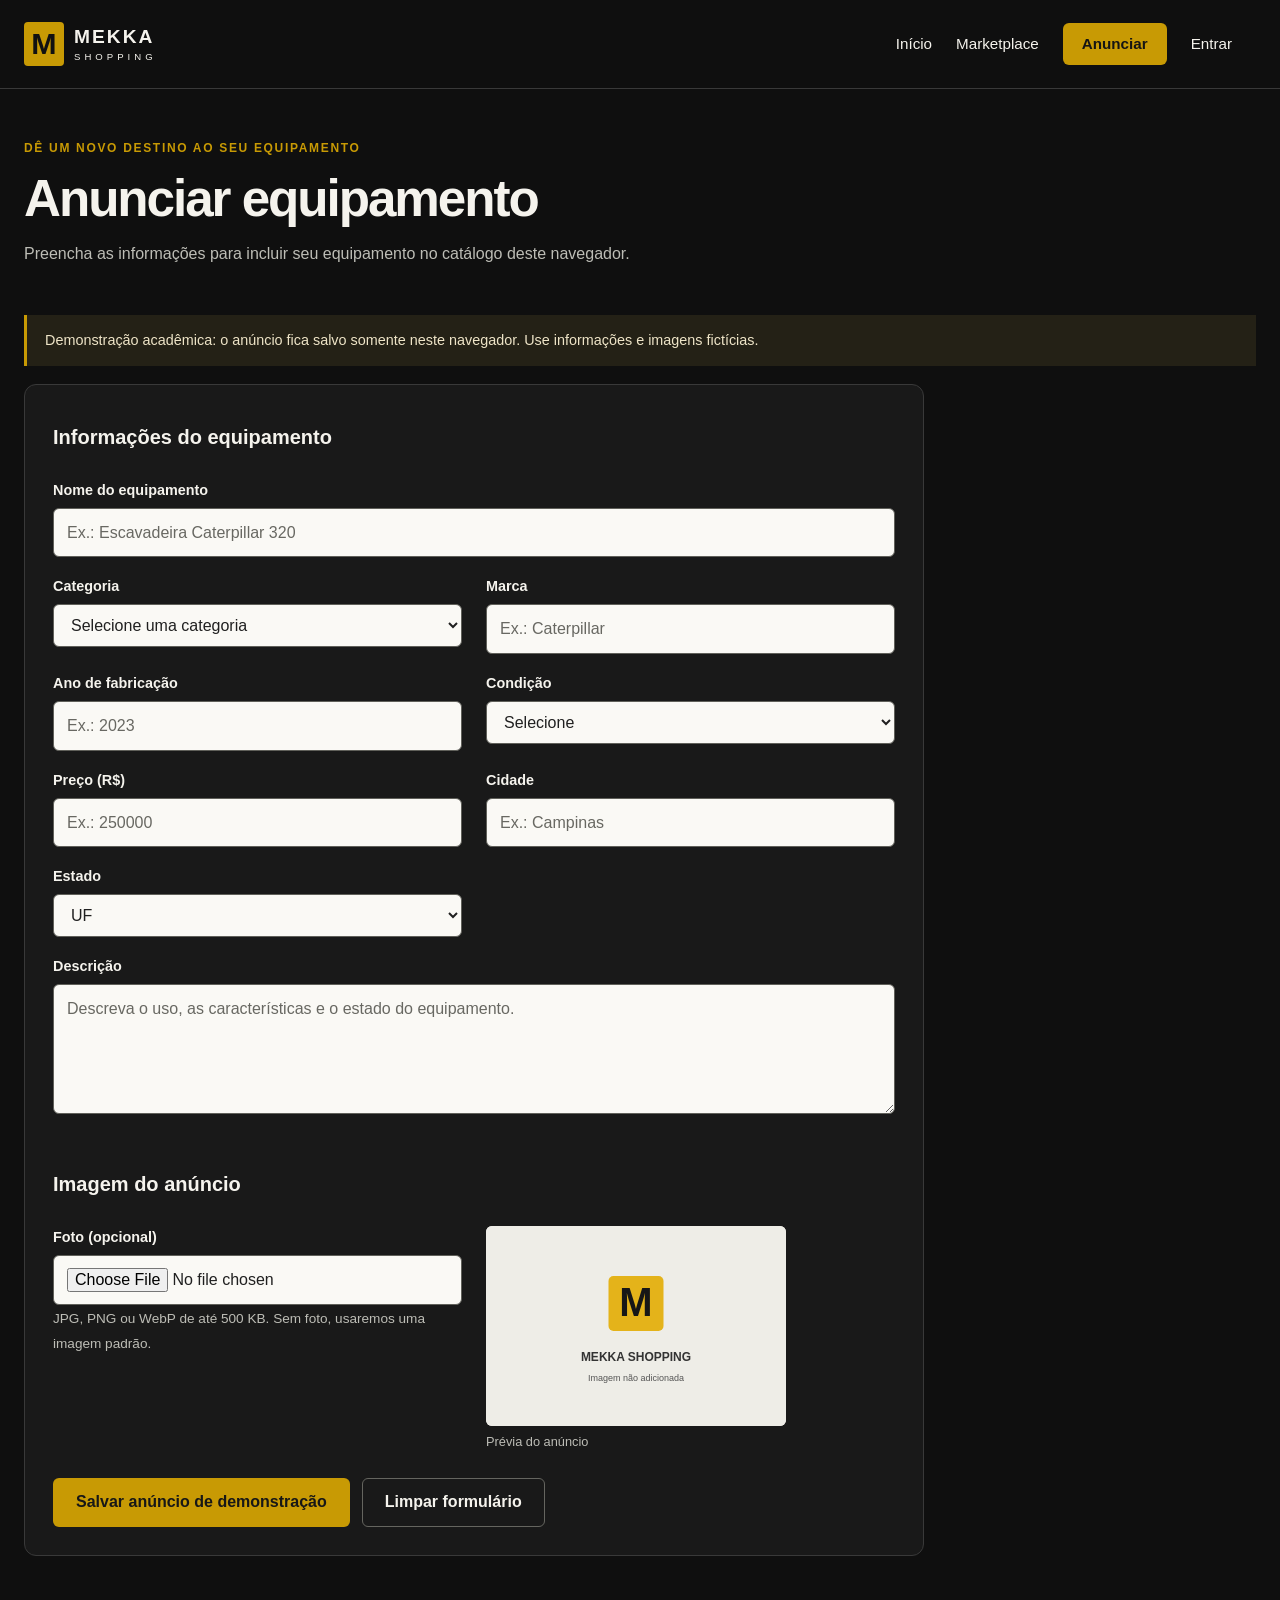
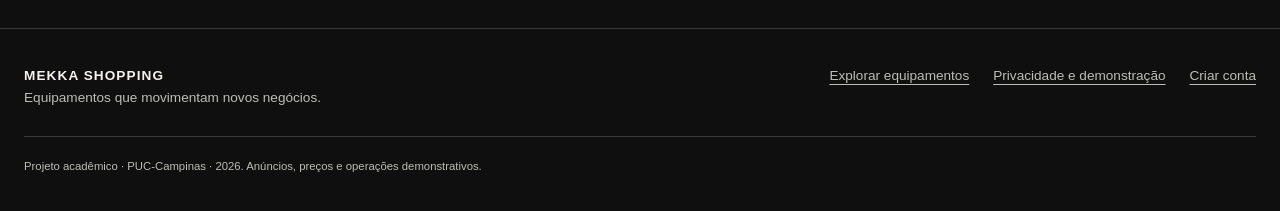
==== anunciar/anunciar.html @ 8ca04e6b "Finaliza telas e funcionalidades demonstrativas do Mekka Shopping" ====
<!DOCTYPE html>
<html lang="pt-BR">
<head>
    <meta charset="UTF-8">
    <meta name="viewport" content="width=device-width, initial-scale=1.0">
    <meta name="description" content="Monte um anúncio demonstrativo com imagem, características e preço do seu equipamento.">
    <title>Anunciar equipamento | Mekka Shopping</title>
    <link rel="stylesheet" href="../compartilhado/estilos.css">
    <link rel="stylesheet" href="anunciar.css">
    <script src="../compartilhado/comum.js" defer></script>
    <script src="../compartilhado/dados.js" defer></script>
    <script src="anunciar.js" defer></script>
</head>
<body>

    <a class="pular" href="#conteudo">Pular para o conteúdo</a>
    <header class="cabecalho">
        <a class="marca" href="../inicio/mekka.html" aria-label="Mekka Shopping, início"><span class="simbolo" aria-hidden="true">M</span><span>MEKKA <small>SHOPPING</small></span></a>
        <nav aria-label="Navegação principal">
            <ul class="menu">
                <li><a href="../inicio/mekka.html">Início</a></li>
                <li><a href="../marketplace/market.html">Marketplace</a></li>
                <li><a href="../anunciar/anunciar.html" class="botao compacto">Anunciar</a></li>
                <li><a href="../login/login.html" id="link-conta">Entrar</a></li>
                <li><button type="button" id="sair" class="link-botao" hidden>Sair</button></li>
            </ul>
        </nav>
    </header>
    <main id="conteudo">
        <noscript><p class="aviso">Ative o JavaScript para pesquisar equipamentos e usar os formulários demonstrativos.</p></noscript>

        <header class="abertura"><p class="sobretitulo">DÊ UM NOVO DESTINO AO SEU EQUIPAMENTO</p><h1>Anunciar equipamento</h1><p>Preencha as informações para incluir seu equipamento no catálogo deste navegador.</p></header>
        <p class="aviso">Demonstração acadêmica: o anúncio fica salvo somente neste navegador. Use informações e imagens fictícias.</p>
        <form id="form-anuncio" class="painel formulario-anuncio" method="post" novalidate>
            <fieldset><legend>Informações do equipamento</legend>
                <p class="campo largura-total"><label for="nome">Nome do equipamento</label><input id="nome" type="text" required minlength="3" maxlength="90" placeholder="Ex.: Escavadeira Caterpillar 320"></p>
                <p class="campo"><label for="categoria">Categoria</label><select id="categoria" required><option value="">Selecione uma categoria</option><option>Construção</option><option>Usinagem</option><option>Energia</option><option>Movimentação</option><option>Limpeza</option><option>Peças e manutenção</option></select></p>
                <p class="campo"><label for="marca">Marca</label><input id="marca" type="text" required minlength="2" maxlength="40" placeholder="Ex.: Caterpillar"></p>
                <p class="campo"><label for="ano">Ano de fabricação</label><input id="ano" type="number" required min="1950" step="1" placeholder="Ex.: 2023"></p>
                <p class="campo"><label for="condicao">Condição</label><select id="condicao" required><option value="">Selecione</option><option>Novo</option><option>Seminovo</option><option>Usado</option></select></p>
                <p class="campo"><label for="preco">Preço (R$)</label><input id="preco" type="number" required min="0.01" max="999999999" step="0.01" placeholder="Ex.: 250000"></p>
                <p class="campo"><label for="cidade">Cidade</label><input id="cidade" type="text" required minlength="2" maxlength="60" placeholder="Ex.: Campinas"></p>
                <p class="campo"><label for="uf">Estado</label><select id="uf" required><option value="">UF</option><option>AC</option><option>AL</option><option>AP</option><option>AM</option><option>BA</option><option>CE</option><option>DF</option><option>ES</option><option>GO</option><option>MA</option><option>MT</option><option>MS</option><option>MG</option><option>PA</option><option>PB</option><option>PR</option><option>PE</option><option>PI</option><option>RJ</option><option>RN</option><option>RS</option><option>RO</option><option>RR</option><option>SC</option><option>SP</option><option>SE</option><option>TO</option></select></p>
                <p class="campo largura-total"><label for="descricao">Descrição</label><textarea id="descricao" required minlength="20" maxlength="1500" placeholder="Descreva o uso, as características e o estado do equipamento."></textarea></p>
            </fieldset>
            <fieldset><legend>Imagem do anúncio</legend>
                <p class="campo"><label for="imagem">Foto (opcional)</label><input id="imagem" type="file" accept="image/png,image/jpeg,image/webp" aria-describedby="ajuda-imagem"><small id="ajuda-imagem">JPG, PNG ou WebP de até 500 KB. Sem foto, usaremos uma imagem padrão.</small></p>
                <figure class="previa"><img id="previa-imagem" src="../produtos/sem-imagem.svg" alt="Prévia da imagem do anúncio" width="450" height="300"><figcaption>Prévia do anúncio</figcaption></figure>
            </fieldset>
            <p id="retorno-anuncio" class="mensagem" role="status" aria-live="polite" hidden></p>
            <p class="acoes-formulario"><button class="botao" type="submit" disabled>Salvar anúncio de demonstração</button><button class="botao secundario" type="reset">Limpar formulário</button></p>
        </form>
        <section id="anuncio-criado" class="painel secao" aria-labelledby="titulo-criado" tabindex="-1" hidden><h2 id="titulo-criado">Seu anúncio está no catálogo deste navegador.</h2><p class="nota">Ele continuará disponível ao recarregar a página.</p><a id="ver-anuncio" href="../marketplace/market.html" class="botao">Ver meu anúncio</a><a href="../marketplace/market.html" class="atalho">Ir para o marketplace</a></section>
    </main>

    <footer class="rodape">
        <p><strong>MEKKA SHOPPING</strong><br>Equipamentos que movimentam novos negócios.</p>
        <nav aria-label="Links do rodapé"><a href="../marketplace/market.html">Explorar equipamentos</a><a href="../privacidade/privacidade.html">Privacidade e demonstração</a><a href="../cadastro/cadastro.html">Criar conta</a></nav>
        <small>Projeto acadêmico · PUC-Campinas · 2026. Anúncios, preços e operações demonstrativos.</small>
    </footer>

</body>
</html>
---- compartilhado/estilos.css ----
:root {
    --fundo: #0f0f0f;
    --painel: #191919;
    --borda: #393939;
    --dourado: #c89a04;
    --texto: #f5f3ed;
    --suave: #bdbdb6;
}

* { box-sizing: border-box; margin: 0; padding: 0; }
body { background: var(--fundo); color: var(--texto); font-family: Arial, Helvetica, sans-serif; line-height: 1.6; min-height: 100vh; display: flex; flex-direction: column; }
main { flex: 1; width: min(1240px, calc(100% - 48px)); margin: 0 auto; padding-bottom: 72px; }
a { color: var(--dourado); text-underline-offset: 4px; }
a:hover { text-decoration-thickness: 2px; }
img { max-width: 100%; height: auto; display: block; }
button, input, select, textarea { font: inherit; }
button, select { cursor: pointer; }
input, select, textarea { width: 100%; min-width: 0; border: 1px solid #60605a; border-radius: 6px; padding: 11px 13px; color: #202020; background: #faf9f5; }
input[type="checkbox"] { width: 20px; height: 20px; flex-shrink: 0; accent-color: var(--dourado); }
textarea { resize: vertical; min-height: 130px; }
label { display: block; margin-bottom: 6px; font-size: 0.9rem; font-weight: 600; }
input::placeholder, textarea::placeholder { color: #686862; opacity: 1; }
:focus-visible { outline: 3px solid var(--dourado); outline-offset: 4px; }
[hidden] { display: none !important; }
h1, h2, h3 { line-height: 1.15; overflow-wrap: anywhere; }
h1 { font-size: clamp(2.2rem, 4vw, 3.5rem); letter-spacing: -0.04em; }
h2 { font-size: clamp(1.4rem, 2.5vw, 1.9rem); letter-spacing: -0.02em; }
h3 { font-size: 1.1rem; }
.pular { position: absolute; top: -80px; left: 16px; background: var(--dourado); color: #111; padding: 12px; z-index: 10; }
.pular:focus { top: 12px; }
.cabecalho { display: flex; align-items: center; justify-content: space-between; gap: 24px; padding: 22px max(24px, calc((100% - 1240px) / 2)); border-bottom: 1px solid var(--borda); }
.marca { display: flex; align-items: center; gap: 10px; color: var(--texto); text-decoration: none; font-size: 1.2rem; font-weight: 800; line-height: 1.1; letter-spacing: 2px; }
.marca small { display: block; font-size: 0.6rem; font-weight: 400; letter-spacing: 4px; margin-top: 5px; }
.simbolo { display: grid; place-items: center; width: 40px; height: 44px; background: var(--dourado); color: #111; font-size: 1.9rem; letter-spacing: -4px; padding-right: 4px; border-radius: 4px; }
.menu { list-style: none; display: flex; flex-wrap: wrap; align-items: center; gap: 24px; }
.menu a { color: var(--texto); text-decoration: none; font-size: 0.95rem; }
.menu a:hover, .menu a[aria-current="page"] { color: var(--dourado); }
.menu .botao, .menu .botao:hover { color: #141414; }
.link-botao { color: var(--dourado); background: none; border: 0; text-decoration: underline; }
.botao { display: inline-flex; align-items: center; justify-content: center; gap: 20px; min-height: 46px; padding: 12px 22px; border: 1px solid transparent; border-radius: 6px; background: var(--dourado); color: #171717; font-weight: 700; text-decoration: none; cursor: pointer; line-height: 1.4; }
.botao:hover { background: #f2c339; }
.botao:disabled { opacity: 0.6; cursor: wait; }
.compacto { min-height: 40px; padding: 9px 18px; }
.secundario { color: var(--texto); border-color: #65655f; background: transparent; }
.secundario:hover { background: #30302b; }
.botao-escuro { background: #1c1c1c; color: #fff; }
.botao-escuro:hover { background: #393939; }
.sobretitulo { color: var(--dourado); font-size: 0.75rem; letter-spacing: 0.14em; font-weight: 700; }
.abertura { padding: 50px 0 30px; }
.abertura h1 { margin: 12px 0; }
.abertura > p:last-child { color: var(--suave); max-width: 680px; }
.secao { margin-top: 48px; }
.titulo-secao { display: flex; align-items: baseline; justify-content: space-between; flex-wrap: wrap; gap: 12px; margin-bottom: 24px; }
.titulo-secao p { color: var(--suave); font-size: 0.9rem; }
.painel { padding: 28px; background: var(--painel); border: 1px solid var(--borda); border-radius: 12px; }
.campo { margin-bottom: 18px; }
.campo small, .nota { color: var(--suave); font-size: 0.85rem; }
.nota { margin: 12px 0 20px; }
.mensagem { padding: 14px 16px; border: 1px solid #53946d; background: #1b3125; color: #ddf4e6; border-radius: 6px; margin: 16px 0; overflow-wrap: anywhere; }
.erro { color: #ffe2de; border-color: #ae655c; background: #3a201d; }
.aviso { padding: 14px 18px; border-left: 3px solid var(--dourado); background: #242116; color: #eee4c7; margin: 18px 0; font-size: 0.9rem; }
.grade-produtos { display: grid; grid-template-columns: repeat(4, minmax(0, 1fr)); gap: 20px; list-style: none; }
.grade-produtos > li { min-width: 0; }
.card-produto { display: flex; flex-direction: column; height: 100%; border-radius: 10px; background: #f7f6f2; color: #1a1a1a; padding: 12px 12px 16px; }
.imagem-produto { width: 100%; aspect-ratio: 3 / 2; object-fit: contain; border-radius: 6px; background: #e9e8e2; }
.etiqueta { align-self: flex-start; color: #54500d; background: #eee7bd; padding: 3px 8px; margin: 16px 0 12px; border-radius: 4px; font-size: 0.72rem; font-weight: 700; text-transform: uppercase; letter-spacing: 0.04em; }
.nome-produto { margin: 0 4px 10px; min-height: 42px; }
.local-produto, .info-produto { color: #62625b; margin: 0 4px 5px; font-size: 0.82rem; overflow-wrap: anywhere; }
.preco-produto { font-size: 1.3rem; font-weight: 700; margin: auto 4px 14px; padding-top: 16px; }
.card-produto .botao { justify-content: space-between; font-size: 0.9rem; padding: 11px 14px; }
.estado-vazio { text-align: center; padding: 55px 24px; border: 1px dashed var(--borda); border-radius: 8px; color: var(--suave); }
.rodape { display: grid; grid-template-columns: 1fr 1fr; gap: 28px; border-top: 1px solid var(--borda); padding: 36px max(24px, calc((100% - 1240px) / 2)); color: var(--suave); font-size: 0.85rem; }
.rodape strong { color: var(--texto); letter-spacing: 0.08em; }
.rodape nav { display: flex; justify-content: flex-end; flex-wrap: wrap; align-content: start; gap: 12px 24px; }
.rodape nav a { color: var(--suave); }
.rodape small { grid-column: 1 / -1; border-top: 1px solid var(--borda); padding-top: 20px; }
.termos { display: flex; align-items: flex-start; gap: 12px; margin: 20px 0; }
.termos label { font-weight: 400; font-size: 0.9rem; }
.largura-total { grid-column: 1 / -1; }
@media (max-width: 1000px) {
    .grade-produtos { grid-template-columns: repeat(3, minmax(0, 1fr)); }
    .menu { gap: 16px; }
}
@media (max-width: 760px) {
    main { width: calc(100% - 32px); padding-bottom: 48px; }
    .cabecalho { flex-direction: column; align-items: flex-start; padding: 20px 16px; gap: 18px; }
    .menu { gap: 10px 18px; }
    .menu a { font-size: 0.85rem; }
    .grade-produtos { grid-template-columns: repeat(2, minmax(0, 1fr)); }
    .rodape { grid-template-columns: 1fr; padding: 30px 16px; }
    .rodape nav { justify-content: flex-start; }
    .painel { padding: 20px; }
    .abertura { padding-top: 32px; }
}
@media (max-width: 480px) {
    .grade-produtos { grid-template-columns: 1fr; }
    .nome-produto { min-height: auto; }
    .titulo-secao { align-items: flex-start; flex-direction: column; }
    .botao { gap: 10px; }
}
---- anunciar/anunciar.css ----
.formulario-anuncio { max-width: 900px; }
.formulario-anuncio fieldset { border: none; padding: 10px 0 20px; display: grid; grid-template-columns: 1fr 1fr; gap: 0 24px; min-width: 0; }
.formulario-anuncio legend { font-size: 1.25rem; font-weight: 700; padding: 8px 0 16px; }
.previa img { width: 100%; max-width: 300px; aspect-ratio: 3 / 2; object-fit: contain; background: #ecebe6; border-radius: 6px; }
.previa figcaption { font-size: 0.8rem; color: var(--suave); margin: 6px 0; }
.acoes-formulario { display: flex; flex-wrap: wrap; gap: 12px; }
.atalho { display: inline-block; margin: 16px; }
@media (max-width: 600px) { .formulario-anuncio fieldset { grid-template-columns: 1fr; } .acoes-formulario .botao { width: 100%; } }
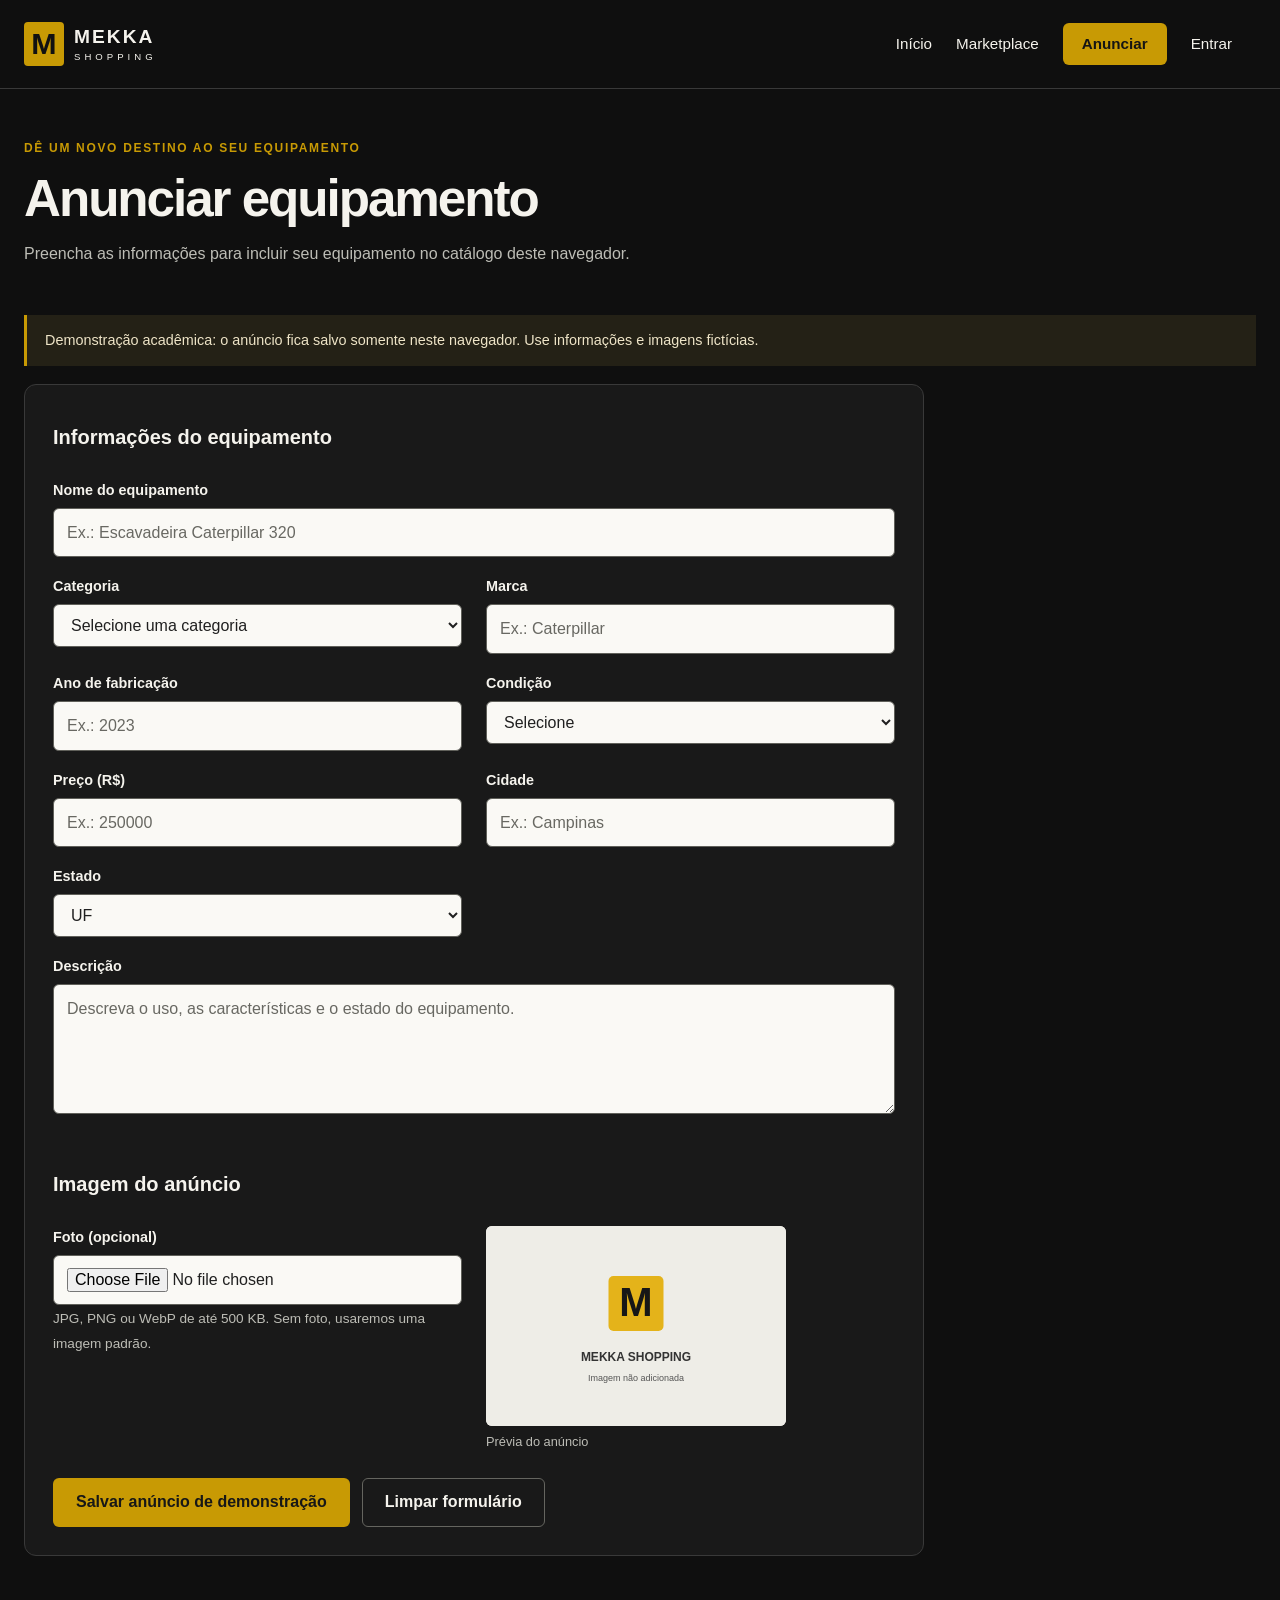
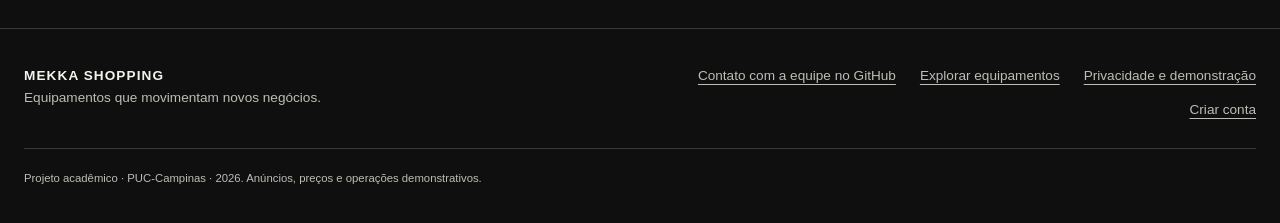
==== commit 1d81aff6: "Conclui filtros, contato e tratamento de falhas da demonstração" ====
--- a/anunciar/anunciar.html
+++ b/anunciar/anunciar.html
@@ -55,7 +55,7 @@
 
     <footer class="rodape">
         <p><strong>MEKKA SHOPPING</strong><br>Equipamentos que movimentam novos negócios.</p>
-        <nav aria-label="Links do rodapé"><a href="../marketplace/market.html">Explorar equipamentos</a><a href="../privacidade/privacidade.html">Privacidade e demonstração</a><a href="../cadastro/cadastro.html">Criar conta</a></nav>
+        <nav aria-label="Links do rodapé"><a href="https://github.com/viniciusmartins65santos-del/Mekka-shopping/issues">Contato com a equipe no GitHub</a><a href="../marketplace/market.html">Explorar equipamentos</a><a href="../privacidade/privacidade.html">Privacidade e demonstração</a><a href="../cadastro/cadastro.html">Criar conta</a></nav>
         <small>Projeto acadêmico · PUC-Campinas · 2026. Anúncios, preços e operações demonstrativos.</small>
     </footer>
 
